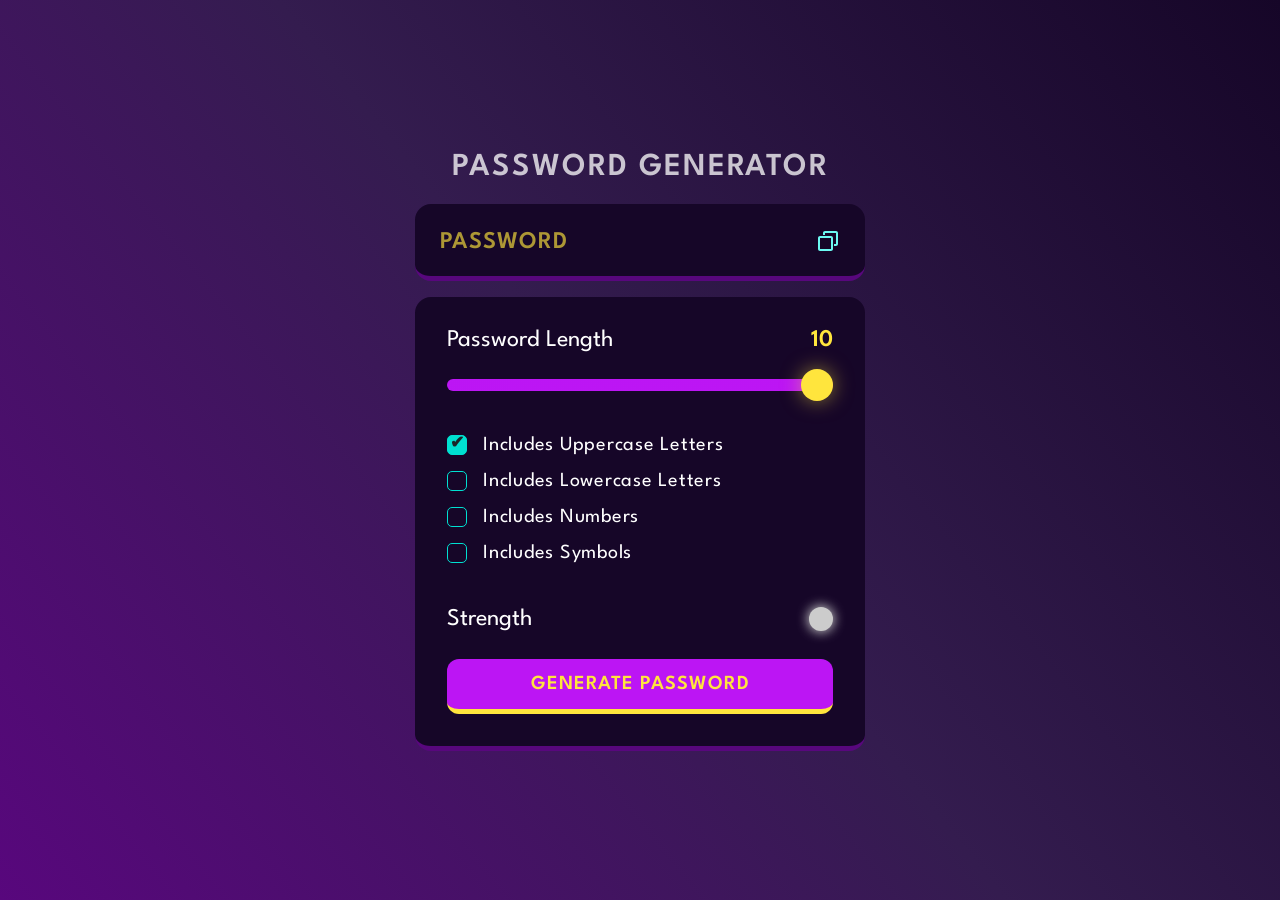
==== 03_Password_Generator/index.html @ b3611fde "Add 6 JavaScript projects" ====
<!DOCTYPE html>
<html lang="en">
<head>
    <meta charset="UTF-8">
    <meta http-equiv="X-UA-Compatible" content="IE=edge">
    <meta name="viewport" content="width=device-width, initial-scale=1.0">
    <title>Password Generator | Himanshu</title>
    <link rel="stylesheet" href="css/style.css">
    <!-- fonts -->
    <link rel="preconnect" href="https://fonts.googleapis.com">
    <link rel="preconnect" href="https://fonts.gstatic.com" crossorigin>
    <link href="https://fonts.googleapis.com/css2?family=League+Spartan:wght@200;300;400;500;600;700;800;900&display=swap" rel="stylesheet">
</head>
<body>
    <!-- wrapper starts-->
    <div class="wrapper">
        <!-- container starts -->
        <div class="container">
            <h1 class="app-name">Password Generator</h1>
            
            <!-- display container -->
            <div class="display-container">
                <input type="text" readonly placeholder="Password" class="display" data-password-display>
    
                <button class="copy-btn" data-copy-btn>
                    <p data-copy-msg class="copy-tooltip"></p>
                    <img src="./images/copy.svg" alt="copy" class="copy-img">
                </button>
            </div>
    
            <!-- input container -->
            <div class="input-container">
                <!--password length section-->
                <div class="length-container">
                    <p>Password Length</p>
                    <p data-length-display>0</p>
                </div>
                
                <!--slider-->
                <input type="range" min="1" max="10" class="slider" step="1" data-length-slider>
    
                <!-- checkboxes-->
                <div class="checkbox-wrapper">
                    <div class="checkbox-container">
                        <input type="checkbox" id="uppercaseCb">
                        <label for="uppercaseCb">Includes Uppercase letters</label>
                    </div>
        
                    <div class="checkbox-container">
                        <input type="checkbox" id="lowercaseCb">
                        <label for="lowercaseCb">Includes Lowercase letters</label>
                    </div>
        
                    <div class="checkbox-container">
                        <input type="checkbox" id="numberCb">
                        <label for="numberCb">Includes Numbers </label>
                    </div>
        
                    <div class="checkbox-container">
                        <input type="checkbox" id="symbolCb">
                        <label for="symbolCb">Includes Symbols </label>
                    </div>
                </div>

                <!-- strength section-->
                <div class="strength-container">
                    <p>Strength</p>
                    <div data-indicator class="indicator"></div>
                </div>
    
                <!-- generate password-->
                <button id="generateButton">Generate Password</button>
            </div>
        </div>
        <!-- container ends-->
    </div>
    <!-- wrapper ends -->
   

    <!-- custom script -->
    <script src="js/script.js"></script>
</body>
</html>
---- 03_Password_Generator/css/style.css ----
:root {
    --dk-violet: hsl(268, 75%, 9%);
    --lt-violet: hsl(268, 47%, 21%);
    --lt-violet2: hsl(281, 89%, 26%);
    --vb-violet: hsl(285, 91%, 52%);
    --vb-violet2: hsl(290, 70%, 36%);
    --vb-yellow: hsl(52, 100%, 62%);
    --pl-white: hsl(0, 0%, 100%);
    --vb-cyan: hsl(176, 100%, 44%);
    --vb-cyan2: hsl(177, 92%, 70%);
    --dk-text: hsl(198, 20%, 13%);
}

*{
    margin: 0;
    padding: 0;
    box-sizing: border-box;
    font-family: 'League Spartan', sans-serif;
}

html{
    font-size: 62.5%;
}

body{
    font-size: 1.6rem;
}

a{
    text-decoration: none;
    color: inherit;
}

/* wrapper */
.wrapper{
    width: 100vw;
    min-height: 100vh;
    display: flex;
    justify-content: center;
    align-items: center;
    background: linear-gradient(231deg, rgba(22, 6, 40, 1) 0%,
     rgba(52, 28, 79, 1) 50%, 
     rgba(88, 7, 125, 1) 100%);
}

.container{
    width: 90%;
    max-width: 45rem;
}

.app-name{
    font-size: 3.2rem;
    font-weight: 600;
    color: var(--pl-white);
    opacity: 0.75;
    text-transform: uppercase;
    letter-spacing: 2px;
    text-align: center;
    line-height: 1.2;
}

/* display container */
.display-container{
    display: flex;
    justify-content: space-between;
    align-items: center;
    background-color: var(--dk-violet);
    padding: 2.5rem 2.5rem 2rem;
    border-radius: 1.6rem;
    border-bottom: 0.5rem solid var(--lt-violet2);
    margin: 1.6rem 0;
}

input.display{
    width: 100%;
    font-size: 2.4rem;
    font-weight: 600;
    color: var(--vb-yellow);
    background: transparent;
    /* line-height: 3rem; */
    letter-spacing: 1px;
    border: none;
    outline: none;
}

input.display::placeholder{
    color: var(--vb-yellow);
    text-transform: uppercase;
    opacity: 0.65;
}

button.copy-btn{
    border: none;
    outline: none;
    background: transparent;
    /* all: unset; */
    cursor: pointer;
    position: relative;
}

button.copy-btn .copy-img{
    width: 2.4rem;
    height: 2.4rem;
}

button.copy-btn .copy-tooltip{
    position: absolute;
    top: -3.7rem;
    left: -3rem;
    color: var(--vb-yellow);
    background-color: var(--vb-violet2);
    font-size: 2rem;
    padding: 0.5rem 1rem;
    border-radius: 1.6rem;
    transform-origin: bottom;
    transition: all 250ms ease-in-out;
    opacity: 0;
    transform: scale(0);
}

button.copy-btn .copy-tooltip.active{
    opacity: 1;
    transform: scale(1);
}

/* input container */
.input-container{
    padding: 3.2rem;
    color: var(--pl-white);
    background-color: var(--dk-violet);
    border-bottom: 0.5rem solid var(--lt-violet2);
    border-radius: 1.6rem;
    display: flex;
    flex-direction: column;
    gap: 2.8rem;
}

/* length container */
.length-container{
    display: flex;
    justify-content: space-between;
    align-items: center;
}

.length-container p:first-child{
    font-size: 2.4rem;
}

.length-container p:last-child{
    font-size: 2.4rem;
    font-weight: 600;
    color: var(--vb-yellow);
}

/* slider */
.slider{
    appearance: none;
    width: 100%;
    height: 1.2rem;
    border-radius: 1.6rem;
    border: none;
    outline: none;
    cursor: pointer;
    background: var(--lt-violet);
    background-image: linear-gradient(var(--vb-violet), var(--vb-violet));
    background-repeat: no-repeat;
    /* background-size: 50%; */
    position: relative;
    z-index: 1;
}

/* 
.slider:focus{
    outline: 0.3rem solid var(--vb-yellow);
    border: 0.3rem solid var(--vb-yellow);
} */

.slider::-webkit-slider-thumb{
    appearance: none;
    width: 3.2rem;
    height: 3.2rem;
    border-radius: 50%;
    background: var(--vb-yellow);
    cursor: pointer;
    /* margin-top: -3px; */
    /*You need to specify a margin in Chrome, but in Firefox and IE it is automatic */
    box-shadow: 0px 0px 20px 0px rgba(255, 229, 61, 0.50);
    transition: all 100ms ease-in;
    position: relative;
    z-index: 10;
}

.slider::-webkit-slider-thumb:hover {
    outline: 2px solid var(--vb-yellow);
    background-color: var(--dk-violet);
    box-shadow: 0px 0px 25px 2px rgba(255, 229, 61, 0.80);
}

.slider::-moz-range-thumb {
    appearance: none;
    width: 3.2rem;
    height: 3.2rem;
    border-radius: 50%;
    background: var(--vb-yellow);
    cursor: pointer;
    /* margin-top: -3px; */
    /*You need to specify a margin in Chrome, but in Firefox and IE it is automatic */
    box-shadow: 0px 0px 20px 0px rgba(255, 229, 61, 0.50);
    transition: all 100ms ease-in;
    position: relative;
    z-index: 10;
}

.slider::-moz-range-thumb:hover {
    outline: 2px solid var(--vb-yellow);
    background-color: var(--dk-violet);
    box-shadow: 0px 0px 25px 2px rgba(255, 229, 61, 0.80);
}

/* checkboxes */
.checkbox-container{
    display: flex;
    align-items: center;
    column-gap: 1.6rem;
    margin: 1.6rem 0;
}

.checkbox-container input[type="checkbox"]{
    appearance: none;
    width: 2rem;
    height: 2rem;
    border: 0.1rem solid var(--vb-cyan);
    border-radius: 0.5rem;
    cursor: pointer;
    position: relative;
}

.checkbox-container input[type="checkbox"]:checked{
    background-color: var(--vb-cyan);
}

/* tick symbol */
.checkbox-container input[type="checkbox"]:checked::before{
    /* \2713 */
    content: '✔'; 
    position: absolute;
    top: -0.35rem;
    left: 50%;
    transform: translateX(-50%);
    color: var(--dk-text);
    font-size: 1.7rem;
    font-weight: 600;
}

.checkbox-container label{
    font-size: 2rem;
    text-transform: capitalize;
    letter-spacing: 0.75px;
}

/* strength container */
.strength-container{
    display: flex;
    justify-content: space-between;
    align-items: center;
}

.strength-container p{
    font-size: 2.4rem;
}

.strength-container .indicator{
    width: 2.4rem;
    height: 2.4rem;
    border-radius: 50%;
    transition: all 250ms ease-in-out;
}

/* generate button */
#generateButton{
    width: 100%;
    font-size: 2rem;
    font-weight: 600;
    padding: 1.6rem 0;
    border: none;
    border-radius: 1.2rem;
    border-bottom: 0.5rem solid var(--vb-yellow);
    color: var(--vb-yellow);
    background-color: var(--vb-violet);
    text-transform: uppercase;
    letter-spacing: 0.1rem;
}


/* media queries */
@media (max-width: 450px){
    .app-name{
        font-size: 2.5rem;
    }

    .display-container{
        padding: 2rem 2.5rem 1.5rem;
    }

    input.display{
        font-size: 2rem;
    }

    .slider::-webkit-slider-thumb{
        width: 2.7rem;
        height: 2.7rem;
    }

    .slider::-moz-range-thumb {
        width: 2.7rem;
        height: 2.7rem;
    }

    .slider::-webkit-slider-thumb:hover {
        box-shadow: 0px 0px 10px 4px rgba(255, 229, 61, 0.80);
    }

    .slider::-moz-range-thumb:hover {
        box-shadow: 0px 0px 10px 4px rgba(255, 229, 61, 0.80);
    }
}

@media (max-width: 390px){
    .display-container{
        padding-left: 2rem;
        padding-right: 2rem;
    }

    .input-container{
        padding-left: 2rem;
        padding-right: 2rem;
    }

    input.display{
        font-size: 1.6rem;
    }
}

@media (max-width: 350px){
    .app-name{
        font-size: 2rem;
    }
    .checkbox-container label {
        font-size: 1.7rem;
    }

    input.display{
        font-size: 1.4rem;
    }

    #generateButton {
        font-size: 1.7rem;
    }
}
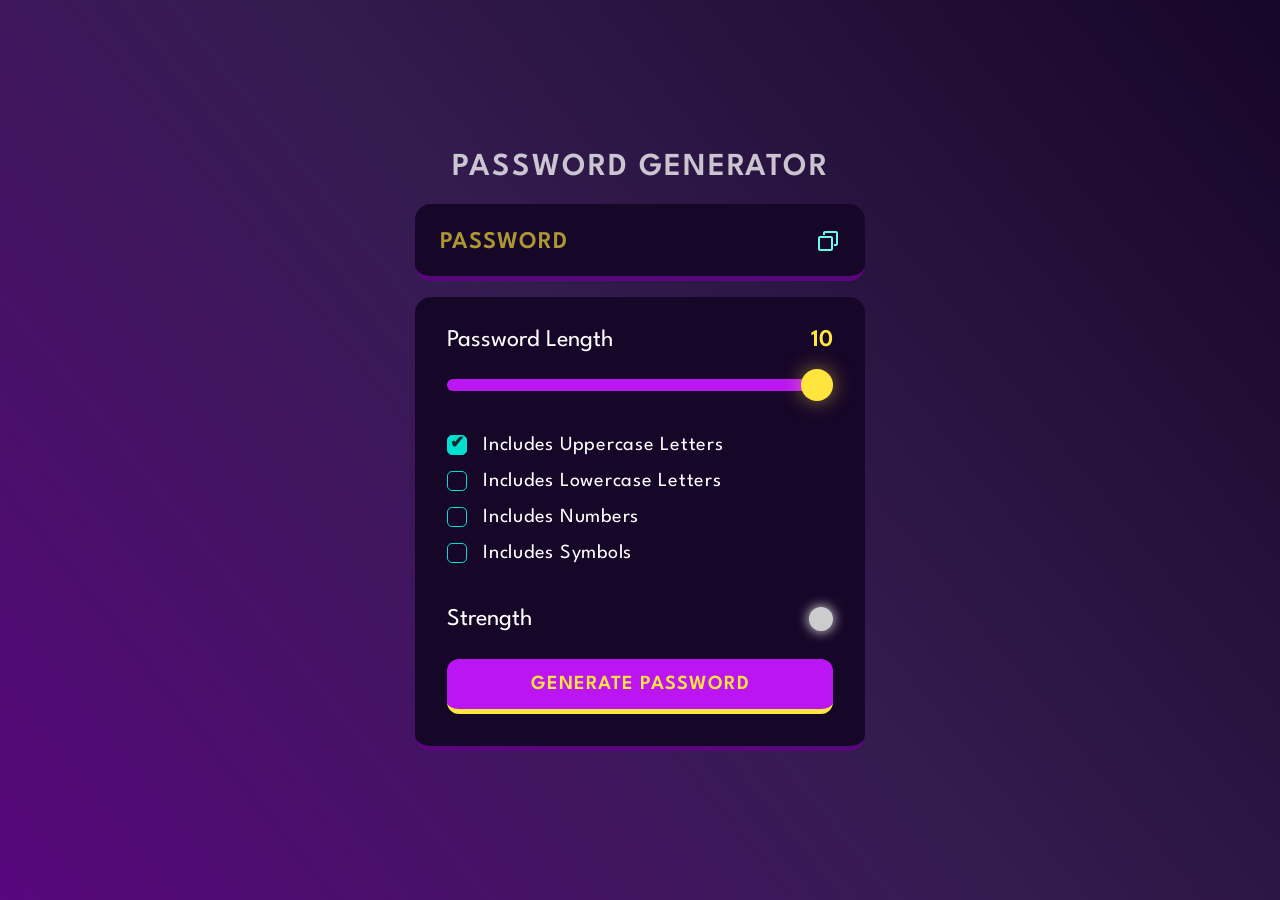
==== commit a21c6c62: "Update Password Generator page title" ====
--- a/03_Password_Generator/index.html
+++ b/03_Password_Generator/index.html
@@ -4,7 +4,7 @@
     <meta charset="UTF-8">
     <meta http-equiv="X-UA-Compatible" content="IE=edge">
     <meta name="viewport" content="width=device-width, initial-scale=1.0">
-    <title>Password Generator | Himanshu</title>
+    <title>Password Generator | Daud</title>
     <link rel="stylesheet" href="css/style.css">
     <!-- fonts -->
     <link rel="preconnect" href="https://fonts.googleapis.com">
